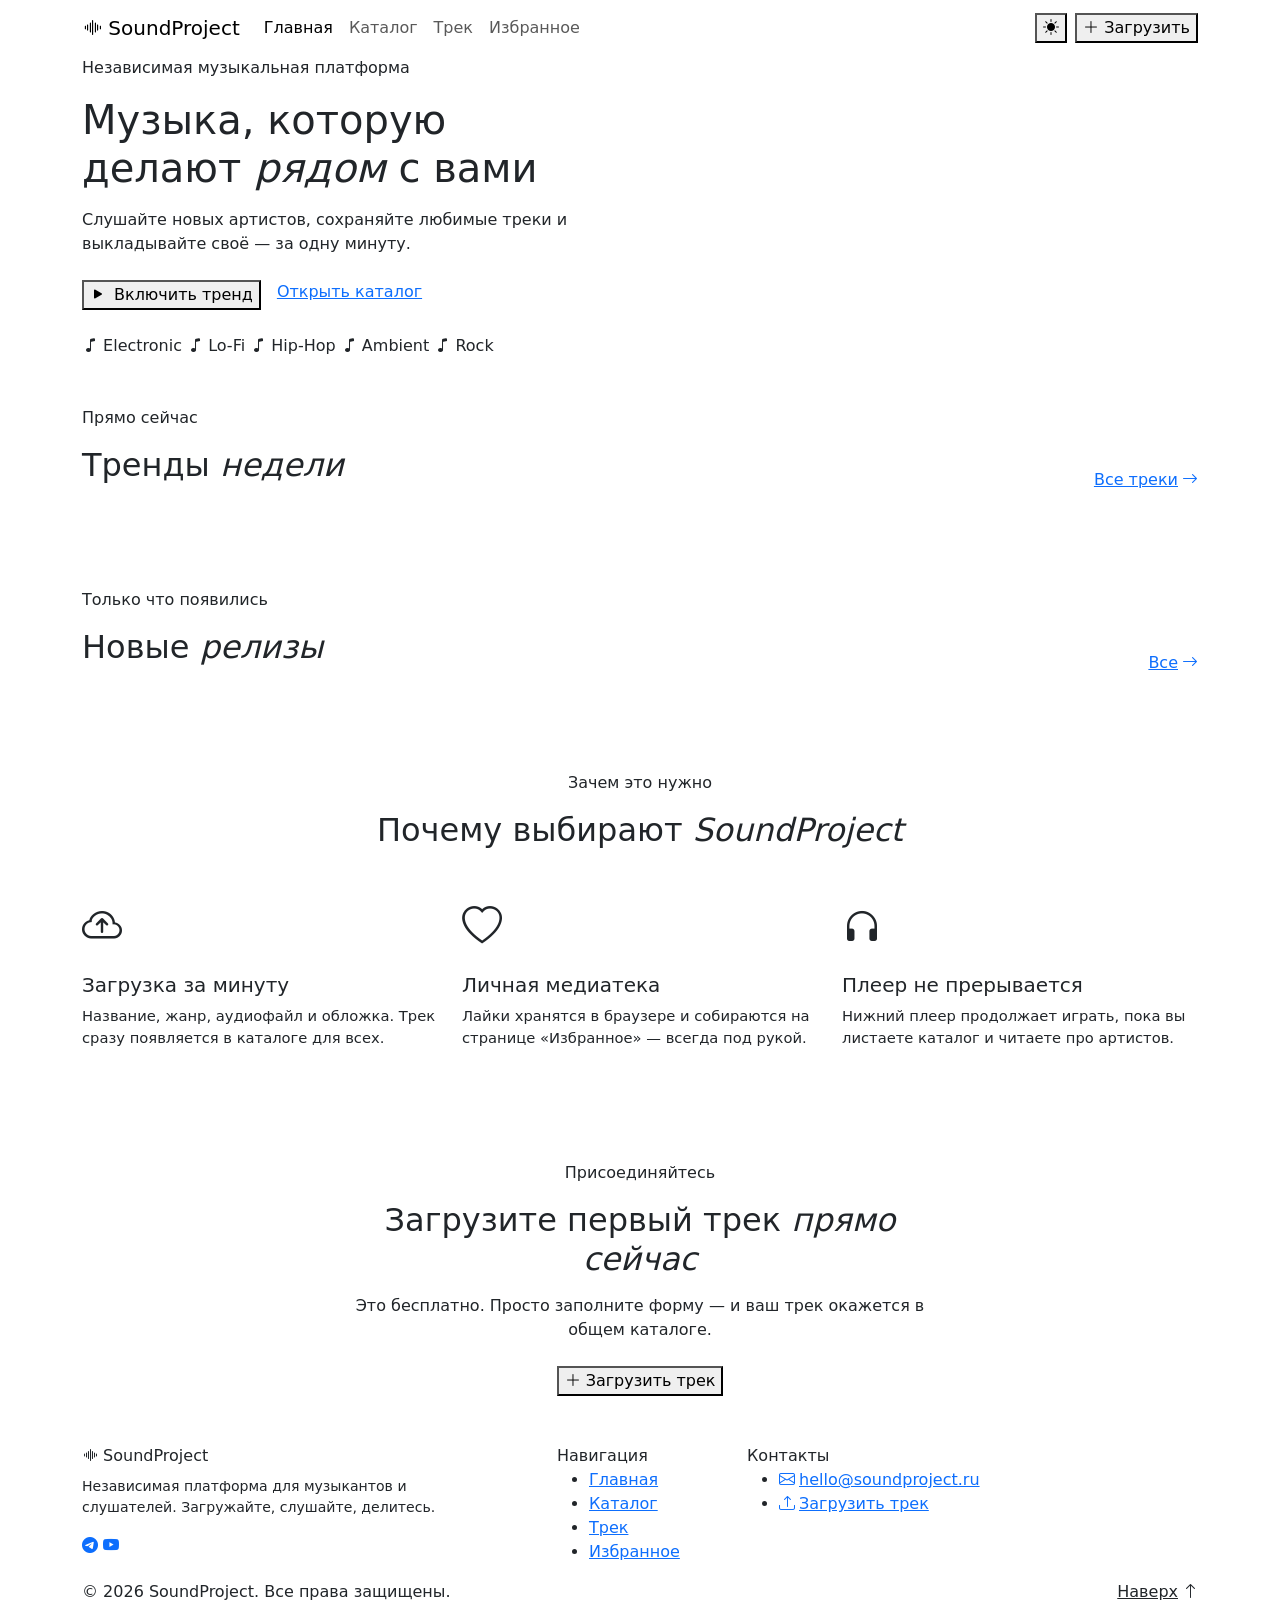
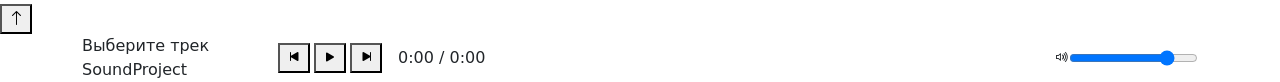
==== index.html @ d700e79b "Add files via upload" ====
<!DOCTYPE html>
<html lang="ru" data-theme="dark">
<head>
  <meta charset="UTF-8">
  <meta name="viewport" content="width=device-width, initial-scale=1">
  <title>SoundProject — музыка, которую делают рядом</title>
  <meta name="description" content="SoundProject — независимая музыкальная платформа.">
  <link rel="preconnect" href="https://fonts.googleapis.com">
  <link rel="preconnect" href="https://fonts.gstatic.com" crossorigin>
  <link href="https://fonts.googleapis.com/css2?family=Inter:wght@400;500;600;700;800&display=swap" rel="stylesheet">
  <link href="https://cdn.jsdelivr.net/npm/bootstrap@5.3.3/dist/css/bootstrap.min.css" rel="stylesheet">
  <link href="https://cdn.jsdelivr.net/npm/bootstrap-icons@1.11.3/font/bootstrap-icons.min.css" rel="stylesheet">
  <link href="css/custom.css" rel="stylesheet">
</head>
<body>

<!-- NAVBAR -->
<nav class="navbar navbar-expand-lg sticky-top" id="top" aria-label="Основная навигация">
  <div class="container">
    <a class="navbar-brand" href="index.html"><i class="bi bi-soundwave logo-icon"></i> SoundProject</a>
    <div class="d-flex align-items-center gap-2 d-lg-none">
      <button class="theme-toggle" aria-label="Сменить тему"><i class="bi bi-sun-fill"></i></button>
      <button class="navbar-toggler" type="button" data-bs-toggle="collapse" data-bs-target="#mainNav" aria-controls="mainNav" aria-expanded="false" aria-label="Открыть меню"><span class="navbar-toggler-icon"></span></button>
    </div>
    <div class="collapse navbar-collapse" id="mainNav">
      <ul class="navbar-nav me-auto mb-2 mb-lg-0">
        <li class="nav-item"><a class="nav-link active" aria-current="page" href="index.html">Главная</a></li>
        <li class="nav-item"><a class="nav-link" href="catalog.html">Каталог</a></li>
        <li class="nav-item"><a class="nav-link" href="product.html">Трек</a></li>
        <li class="nav-item"><a class="nav-link" href="order.html">Избранное</a></li>
      </ul>
      <div class="d-flex align-items-center gap-2">
        <button class="theme-toggle d-none d-lg-flex" aria-label="Сменить тему"><i class="bi bi-sun-fill"></i></button>
        <button class="btn-sp" type="button" data-bs-toggle="modal" data-bs-target="#uploadModal"><i class="bi bi-plus-lg"></i> Загрузить</button>
      </div>
    </div>
  </div>
</nav>

<!-- HERO -->
<header class="hero">
  <div class="container position-relative">
    <div class="row align-items-center g-5">
      <div class="col-12 col-lg-6">
        <p class="hero-eyebrow">Независимая музыкальная платформа</p>
        <h1>Музыка, которую делают <em>рядом</em> с вами</h1>
        <p class="sub mt-3 mb-4">Слушайте новых артистов, сохраняйте любимые треки и выкладывайте своё — за одну минуту.</p>
        <div class="d-flex flex-wrap gap-3 mb-4">
          <button class="btn-sp d-flex align-items-center gap-2" id="heroPlay">
            <i class="bi bi-play-fill"></i> Включить тренд
          </button>
          <a class="btn-ghost" href="catalog.html">Открыть каталог</a>
        </div>
        <div class="hero-tags">
          <span class="hero-tag"><i class="bi bi-music-note"></i> Electronic</span>
          <span class="hero-tag"><i class="bi bi-music-note"></i> Lo-Fi</span>
          <span class="hero-tag"><i class="bi bi-music-note"></i> Hip-Hop</span>
          <span class="hero-tag"><i class="bi bi-music-note"></i> Ambient</span>
          <span class="hero-tag"><i class="bi bi-music-note"></i> Rock</span>
        </div>
      </div>
      <div class="col-12 col-lg-6 d-flex justify-content-center">
        <div class="wave" id="wave" aria-hidden="true"></div>
      </div>
    </div>
  </div>
</header>

<main>
  <!-- ТРЕНДЫ -->
  <section class="py-5 reveal" aria-labelledby="trendTitle">
    <div class="container">
      <div class="d-flex justify-content-between align-items-end mb-4">
        <div>
          <p class="section-eyebrow">Прямо сейчас</p>
          <h2 class="section-title" id="trendTitle">Тренды <em>недели</em></h2>
        </div>
        <a href="catalog.html" class="btn-ghost d-flex align-items-center gap-1">Все треки <i class="bi bi-arrow-right"></i></a>
      </div>
      <div class="row g-4" id="trending"></div>
    </div>
  </section>

  <!-- НОВЫЕ РЕЛИЗЫ -->
  <section class="alt py-5 reveal" aria-labelledby="newTitle">
    <div class="container">
      <div class="d-flex justify-content-between align-items-end mb-4">
        <div>
          <p class="section-eyebrow">Только что появились</p>
          <h2 class="section-title" id="newTitle">Новые <em>релизы</em></h2>
        </div>
        <a href="catalog.html" class="btn-ghost d-flex align-items-center gap-1">Все <i class="bi bi-arrow-right"></i></a>
      </div>
      <div class="row g-4" id="releases"></div>
    </div>
  </section>

  <!-- ПРЕИМУЩЕСТВА -->
  <section class="py-5 reveal" aria-labelledby="perkTitle">
    <div class="container">
      <div class="text-center mb-5">
        <p class="section-eyebrow">Зачем это нужно</p>
        <h2 class="section-title" id="perkTitle">Почему выбирают <em>SoundProject</em></h2>
      </div>
      <div class="row g-4">
        <div class="col-12 col-md-4">
          <article class="author-bio h-100">
            <i class="bi bi-cloud-arrow-up fs-1 d-block mb-3" style="color:var(--sp-orange)"></i>
            <h3 class="h5">Загрузка за минуту</h3>
            <p style="color:var(--sp-muted);font-size:.92rem">Название, жанр, аудиофайл и обложка. Трек сразу появляется в каталоге для всех.</p>
          </article>
        </div>
        <div class="col-12 col-md-4">
          <article class="author-bio h-100">
            <i class="bi bi-heart fs-1 d-block mb-3" style="color:var(--sp-orange)"></i>
            <h3 class="h5">Личная медиатека</h3>
            <p style="color:var(--sp-muted);font-size:.92rem">Лайки хранятся в браузере и собираются на странице «Избранное» — всегда под рукой.</p>
          </article>
        </div>
        <div class="col-12 col-md-4">
          <article class="author-bio h-100">
            <i class="bi bi-headphones fs-1 d-block mb-3" style="color:var(--sp-orange)"></i>
            <h3 class="h5">Плеер не прерывается</h3>
            <p style="color:var(--sp-muted);font-size:.92rem">Нижний плеер продолжает играть, пока вы листаете каталог и читаете про артистов.</p>
          </article>
        </div>
      </div>
    </div>
  </section>

  <!-- CTA -->
  <section class="alt py-5 reveal">
    <div class="container text-center" style="max-width:600px">
      <p class="section-eyebrow">Присоединяйтесь</p>
      <h2 class="section-title mb-3">Загрузите первый трек <em>прямо сейчас</em></h2>
      <p style="color:var(--sp-muted)" class="mb-4">Это бесплатно. Просто заполните форму — и ваш трек окажется в общем каталоге.</p>
      <button class="btn-sp" data-bs-toggle="modal" data-bs-target="#uploadModal"><i class="bi bi-plus-lg"></i> Загрузить трек</button>
    </div>
  </section>
</main>

<!-- FOOTER -->
<footer>
  <div class="container">
    <div class="row g-4 mb-0">
      <div class="col-12 col-md-5">
        <div class="footer-brand mb-2"><i class="bi bi-soundwave logo-icon"></i> SoundProject</div>
        <p style="font-size:.88rem;max-width:28em">Независимая платформа для музыкантов и слушателей. Загружайте, слушайте, делитесь.</p>
        <div class="footer-socials mt-3">
          <a href="#" class="footer-social" aria-label="ВКонтакте"><i class="bi bi-vk"></i></a>
          <a href="#" class="footer-social" aria-label="Telegram"><i class="bi bi-telegram"></i></a>
          <a href="#" class="footer-social" aria-label="YouTube"><i class="bi bi-youtube"></i></a>
        </div>
      </div>
      <div class="col-6 col-md-2">
        <div class="footer-col-title">Навигация</div>
        <ul class="footer-links">
          <li><a href="index.html">Главная</a></li>
          <li><a href="catalog.html">Каталог</a></li>
          <li><a href="product.html">Трек</a></li>
          <li><a href="order.html">Избранное</a></li>
        </ul>
      </div>
      <div class="col-6 col-md-3">
        <div class="footer-col-title">Контакты</div>
        <ul class="footer-links">
          <li><a href="mailto:hello@soundproject.ru"><i class="bi bi-envelope me-1"></i>hello@soundproject.ru</a></li>
          <li><a href="#" data-bs-toggle="modal" data-bs-target="#uploadModal"><i class="bi bi-upload me-1"></i>Загрузить трек</a></li>
        </ul>
      </div>
    </div>
    <div class="footer-bottom d-flex flex-wrap justify-content-between gap-2">
      <span>© 2026 SoundProject. Все права защищены.</span>
      <a href="#top" class="d-flex align-items-center gap-1" style="color:var(--sp-muted)">Наверх <i class="bi bi-arrow-up"></i></a>
    </div>
  </div>
</footer>

<!-- SCROLL TO TOP -->
<button id="backTop" aria-label="Наверх"><i class="bi bi-arrow-up"></i></button>

<!-- MODAL UPLOAD -->
<div class="modal fade" id="uploadModal" tabindex="-1" aria-labelledby="uploadModalLabel" aria-hidden="true">
  <div class="modal-dialog modal-dialog-centered">
    <div class="modal-content">
      <form id="uploadForm" class="sp-form" novalidate>
        <div class="modal-header">
          <h2 class="modal-title h5" id="uploadModalLabel"><i class="bi bi-upload me-2" style="color:var(--sp-orange)"></i>Загрузить трек</h2>
          <button type="button" class="btn-close" data-bs-dismiss="modal" aria-label="Закрыть"></button>
        </div>
        <div class="modal-body">
          <div class="mb-3">
            <label for="upTitle" class="form-label">Название трека</label>
            <input type="text" class="form-control" id="upTitle" placeholder="Как называется трек?" required minlength="2">
            <div class="invalid-feedback">Введите название, минимум 2 символа.</div>
          </div>
          <div class="mb-3">
            <label for="upArtist" class="form-label">Артист</label>
            <input type="text" class="form-control" id="upArtist" placeholder="Имя или псевдоним" required>
            <div class="invalid-feedback">Укажите имя артиста.</div>
          </div>
          <div class="mb-3">
            <label for="upGenre" class="form-label">Жанр</label>
            <select class="form-select" id="upGenre" required>
              <option value="" selected disabled>Выберите жанр</option>
              <option>Electronic</option><option>Lo-Fi</option><option>Hip-Hop</option>
              <option>Pop</option><option>Rock</option><option>Ambient</option>
            </select>
            <div class="invalid-feedback">Выберите жанр.</div>
          </div>
          <div class="row g-3 mb-3">
            <div class="col-12 col-sm-6">
              <label for="upAudio" class="form-label">Аудиофайл</label>
              <input type="file" class="form-control" id="upAudio" accept="audio/*" required>
              <div class="invalid-feedback">Прикрепите аудиофайл.</div>
            </div>
            <div class="col-12 col-sm-6">
              <label for="upCover" class="form-label">Обложка <span style="color:var(--sp-muted)">(необязательно)</span></label>
              <input type="file" class="form-control" id="upCover" accept="image/*">
            </div>
          </div>
          <div class="form-check">
            <input class="form-check-input" type="checkbox" id="upRights" required>
            <label class="form-check-label" for="upRights" style="font-size:.88rem">Подтверждаю, что у меня есть права на этот трек</label>
            <div class="invalid-feedback">Необходимо подтвердить права.</div>
          </div>
        </div>
        <div class="modal-footer">
          <button type="button" class="btn-ghost" data-bs-dismiss="modal">Отмена</button>
          <button type="submit" class="btn-sp"><i class="bi bi-cloud-upload me-1"></i>Опубликовать</button>
        </div>
      </form>
    </div>
  </div>
</div>

<!-- TOAST -->
<div class="toast-container position-fixed top-0 end-0 p-3" style="z-index:1090">
  <div id="appToast" class="toast" role="status" aria-live="polite" aria-atomic="true">
    <div class="d-flex align-items-center gap-2 toast-body px-3 py-2">
      <i class="bi bi-check-circle" style="color:var(--sp-orange)"></i>
      <span class="toast-body flex-grow-1"></span>
    </div>
  </div>
</div>

<!-- GLOBAL PLAYER -->
<aside class="global-player" aria-label="Аудиоплеер">
  <div class="container h-100">
    <div class="d-flex align-items-center h-100 gap-3">
      <!-- Инфо -->
      <div style="min-width:0;flex:0 0 180px" class="d-none d-md-block">
        <div class="player-title text-truncate" id="playerTitle">Выберите трек</div>
        <div class="player-artist text-truncate" id="playerArtist">SoundProject</div>
      </div>
      <!-- Управление -->
      <div class="d-flex align-items-center gap-1">
        <button class="player-btn" id="pPrev" aria-label="Предыдущий"><i class="bi bi-skip-start-fill"></i></button>
        <button class="player-btn play-btn" id="pToggle" aria-label="Играть / Пауза"><i class="bi bi-play-fill"></i></button>
        <button class="player-btn" id="pNext" aria-label="Следующий"><i class="bi bi-skip-end-fill"></i></button>
      </div>
      <!-- Прогресс -->
      <div class="player-progress-wrap flex-grow-1">
        <span class="player-time d-none d-sm-inline" id="pTime">0:00 / 0:00</span>
        <div class="player-bar-track flex-grow-1" id="pBarTrack" role="progressbar" aria-label="Прогресс" aria-valuemin="0" aria-valuemax="100" aria-valuenow="0">
          <div class="player-bar-fill" id="pBarFill" style="width:0"></div>
        </div>
      </div>
      <!-- Громкость -->
      <div class="vol-wrap d-none d-lg-flex">
        <i class="bi bi-volume-up" style="color:var(--sp-muted);font-size:.9rem"></i>
        <input type="range" id="pVolume" min="0" max="100" value="80" aria-label="Громкость">
      </div>
    </div>
  </div>
</aside>

<script src="https://cdn.jsdelivr.net/npm/bootstrap@5.3.3/dist/js/bootstrap.bundle.min.js"></script>
<script src="js/app.js"></script>
<script>
document.addEventListener('sp:ready', () => {
  function draw(){
    const list = SP.allTracks();
    SP.renderCards('#trending',  list.slice(0,4),         'col-12 col-sm-6 col-lg-3');
    SP.renderCards('#releases',  list.slice(-4).reverse(),'col-12 col-sm-6 col-lg-3');
  }
  draw();
  document.addEventListener('tracks:changed', draw);
  document.getElementById('heroPlay').addEventListener('click', () => SP.playTrack(1));
});
</script>
</body>
</html>
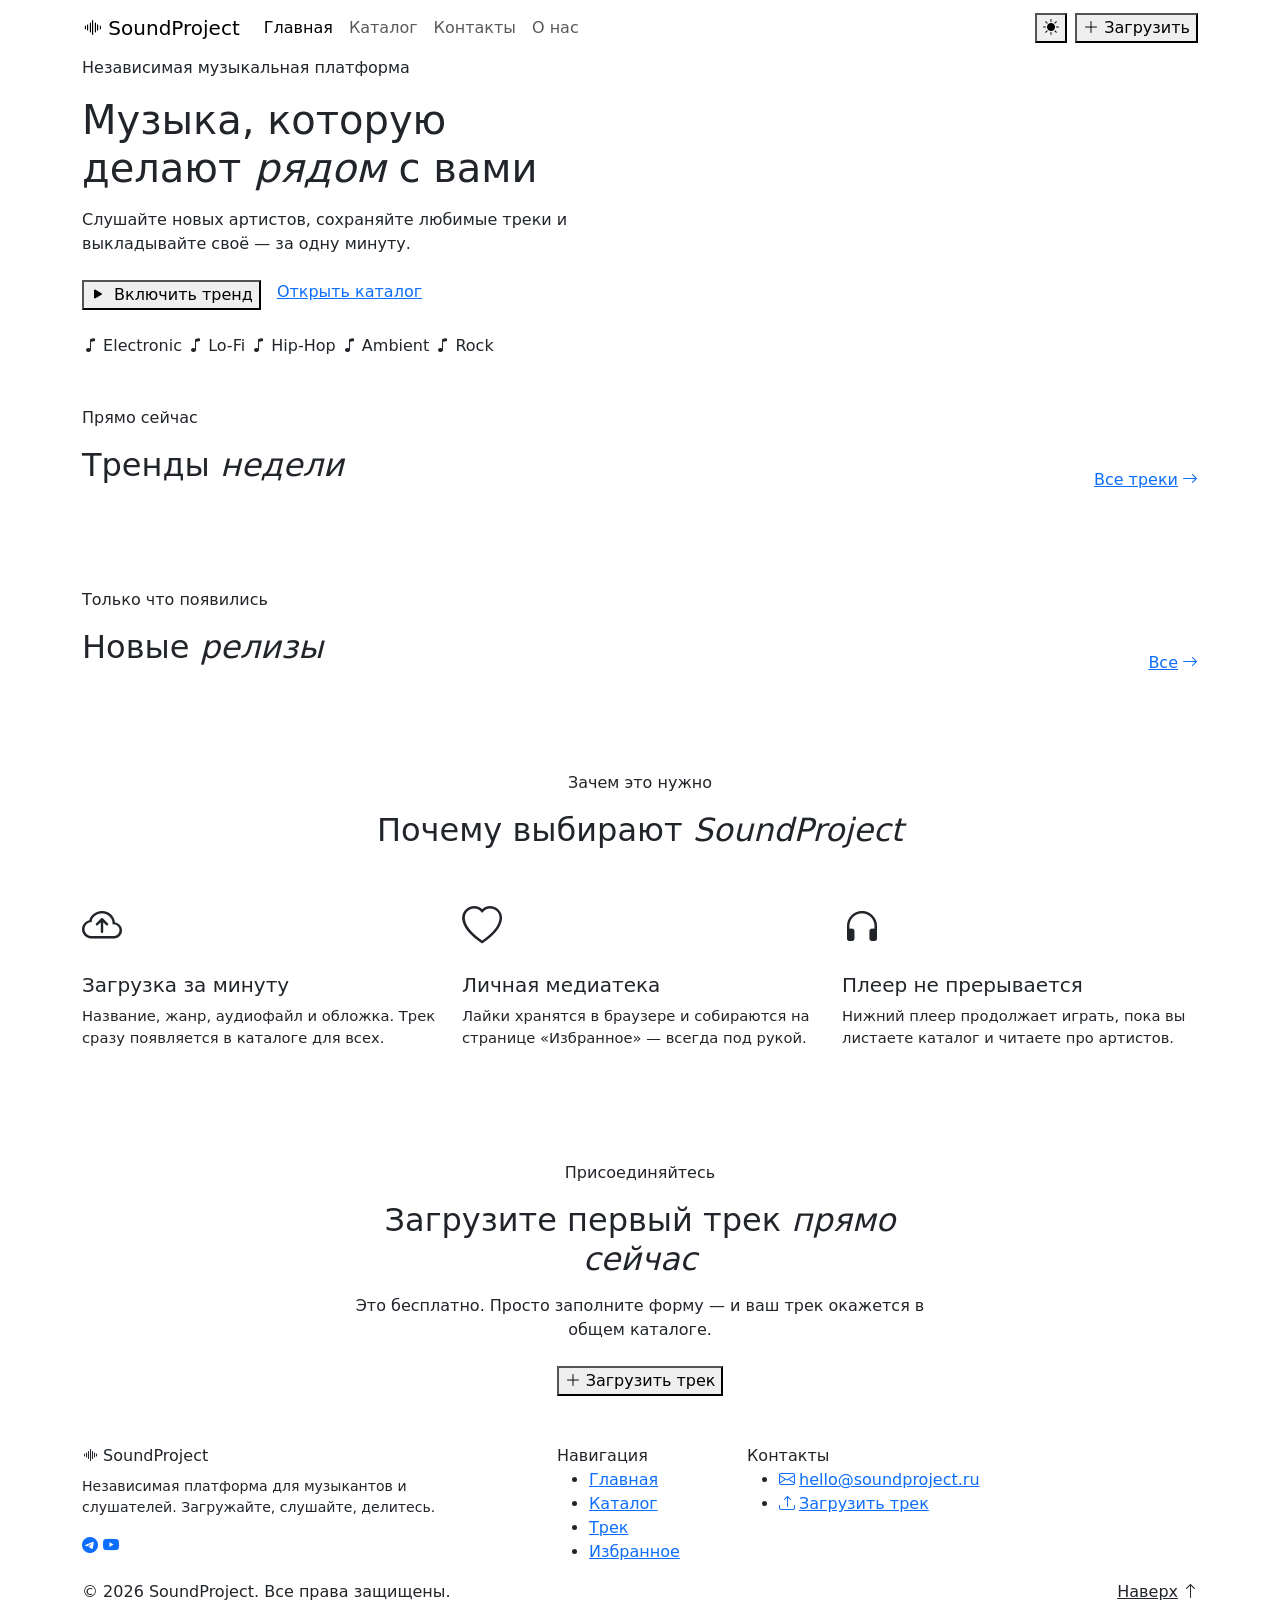
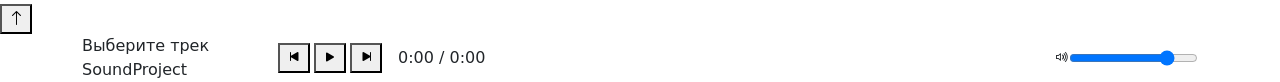
==== commit a709f2cd: "Update index.html" ====
--- a/index.html
+++ b/index.html
@@ -26,8 +26,8 @@
       <ul class="navbar-nav me-auto mb-2 mb-lg-0">
         <li class="nav-item"><a class="nav-link active" aria-current="page" href="index.html">Главная</a></li>
         <li class="nav-item"><a class="nav-link" href="catalog.html">Каталог</a></li>
-        <li class="nav-item"><a class="nav-link" href="product.html">Трек</a></li>
-        <li class="nav-item"><a class="nav-link" href="order.html">Избранное</a></li>
+        <li class="nav-item"><a class="nav-link" href="contacts.html">Контакты</a></li>
+        <li class="nav-item"><a class="nav-link" href="about.html">О нас</a></li>
       </ul>
       <div class="d-flex align-items-center gap-2">
         <button class="theme-toggle d-none d-lg-flex" aria-label="Сменить тему"><i class="bi bi-sun-fill"></i></button>
@@ -157,8 +157,8 @@
         <ul class="footer-links">
           <li><a href="index.html">Главная</a></li>
           <li><a href="catalog.html">Каталог</a></li>
-          <li><a href="product.html">Трек</a></li>
-          <li><a href="order.html">Избранное</a></li>
+          <li><a href="contacts.html">Трек</a></li>
+          <li><a href="about.html">Избранное</a></li>
         </ul>
       </div>
       <div class="col-6 col-md-3">
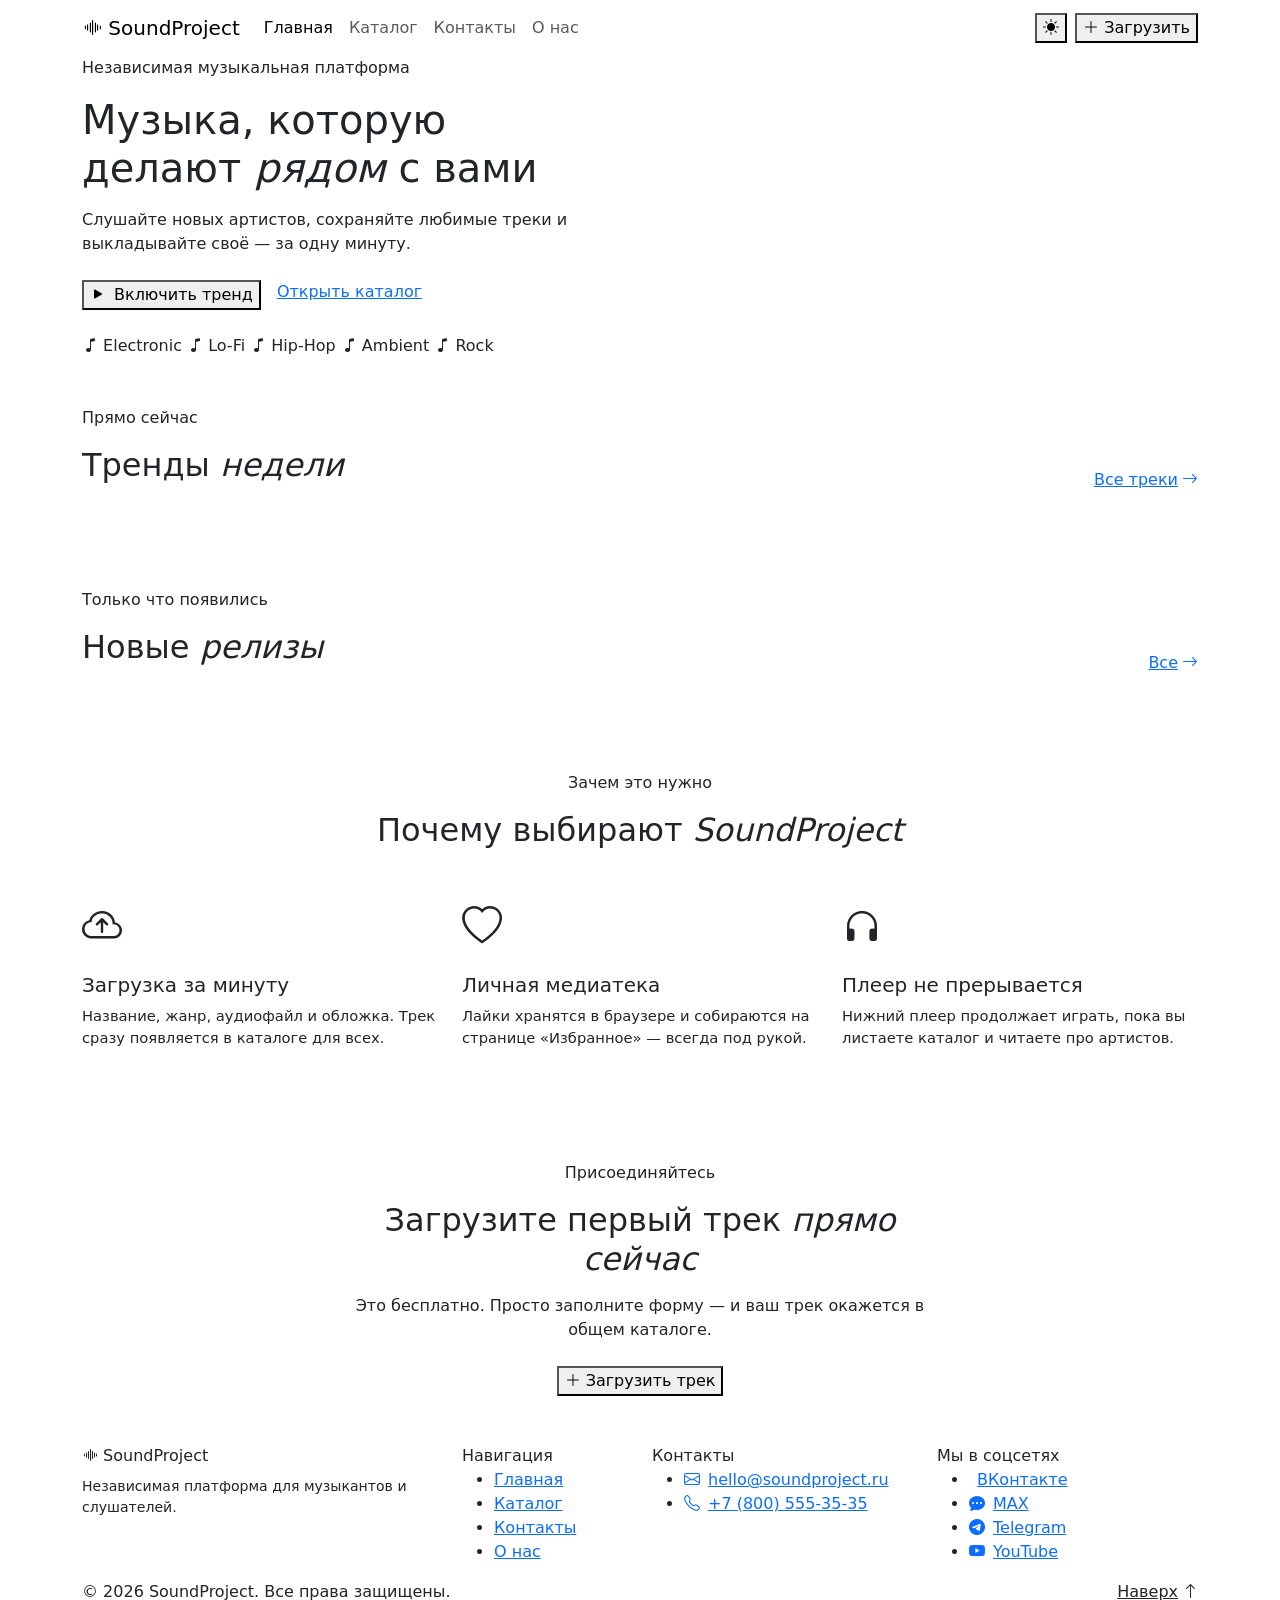
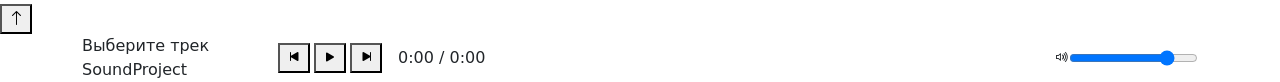
==== commit 27eb55be: "Update index.html" ====
--- a/index.html
+++ b/index.html
@@ -142,36 +142,40 @@
 <!-- FOOTER -->
 <footer>
   <div class="container">
-    <div class="row g-4 mb-0">
-      <div class="col-12 col-md-5">
+    <div class="row g-4">
+      <div class="col-12 col-md-4">
         <div class="footer-brand mb-2"><i class="bi bi-soundwave logo-icon"></i> SoundProject</div>
-        <p style="font-size:.88rem;max-width:28em">Независимая платформа для музыкантов и слушателей. Загружайте, слушайте, делитесь.</p>
-        <div class="footer-socials mt-3">
-          <a href="#" class="footer-social" aria-label="ВКонтакте"><i class="bi bi-vk"></i></a>
-          <a href="#" class="footer-social" aria-label="Telegram"><i class="bi bi-telegram"></i></a>
-          <a href="#" class="footer-social" aria-label="YouTube"><i class="bi bi-youtube"></i></a>
-        </div>
+        <p style="font-size:.88rem;max-width:28em">Независимая платформа для музыкантов и слушателей.</p>
       </div>
       <div class="col-6 col-md-2">
         <div class="footer-col-title">Навигация</div>
         <ul class="footer-links">
           <li><a href="index.html">Главная</a></li>
           <li><a href="catalog.html">Каталог</a></li>
-          <li><a href="contacts.html">Трек</a></li>
-          <li><a href="about.html">Избранное</a></li>
+          <li><a href="contacts.html">Контакты</a></li>
+          <li><a href="about.html">О нас</a></li>
         </ul>
       </div>
       <div class="col-6 col-md-3">
         <div class="footer-col-title">Контакты</div>
         <ul class="footer-links">
-          <li><a href="mailto:hello@soundproject.ru"><i class="bi bi-envelope me-1"></i>hello@soundproject.ru</a></li>
-          <li><a href="#" data-bs-toggle="modal" data-bs-target="#uploadModal"><i class="bi bi-upload me-1"></i>Загрузить трек</a></li>
+          <li><a href="mailto:hello@soundproject.ru"><i class="bi bi-envelope me-2" style="color:var(--sp-orange)"></i>hello@soundproject.ru</a></li>
+          <li><a href="tel:+78005553535"><i class="bi bi-telephone me-2" style="color:var(--sp-orange)"></i>+7 (800) 555-35-35</a></li>
+        </ul>
+      </div>
+      <div class="col-12 col-md-3">
+        <div class="footer-col-title">Мы в соцсетях</div>
+        <ul class="footer-links">
+          <li><a href="#"><i class="bi bi-vk me-2" style="color:var(--sp-orange)"></i>ВКонтакте</a></li>
+          <li><a href="#"><i class="bi bi-chat-dots-fill me-2" style="color:var(--sp-orange)"></i>MAX</a></li>
+          <li><a href="#"><i class="bi bi-telegram me-2" style="color:var(--sp-orange)"></i>Telegram</a></li>
+          <li><a href="#"><i class="bi bi-youtube me-2" style="color:var(--sp-orange)"></i>YouTube</a></li>
         </ul>
       </div>
     </div>
     <div class="footer-bottom d-flex flex-wrap justify-content-between gap-2">
       <span>© 2026 SoundProject. Все права защищены.</span>
-      <a href="#top" class="d-flex align-items-center gap-1" style="color:var(--sp-muted)">Наверх <i class="bi bi-arrow-up"></i></a>
+      <a href="#top" style="color:var(--sp-muted)" class="d-flex align-items-center gap-1">Наверх <i class="bi bi-arrow-up"></i></a>
     </div>
   </div>
 </footer>
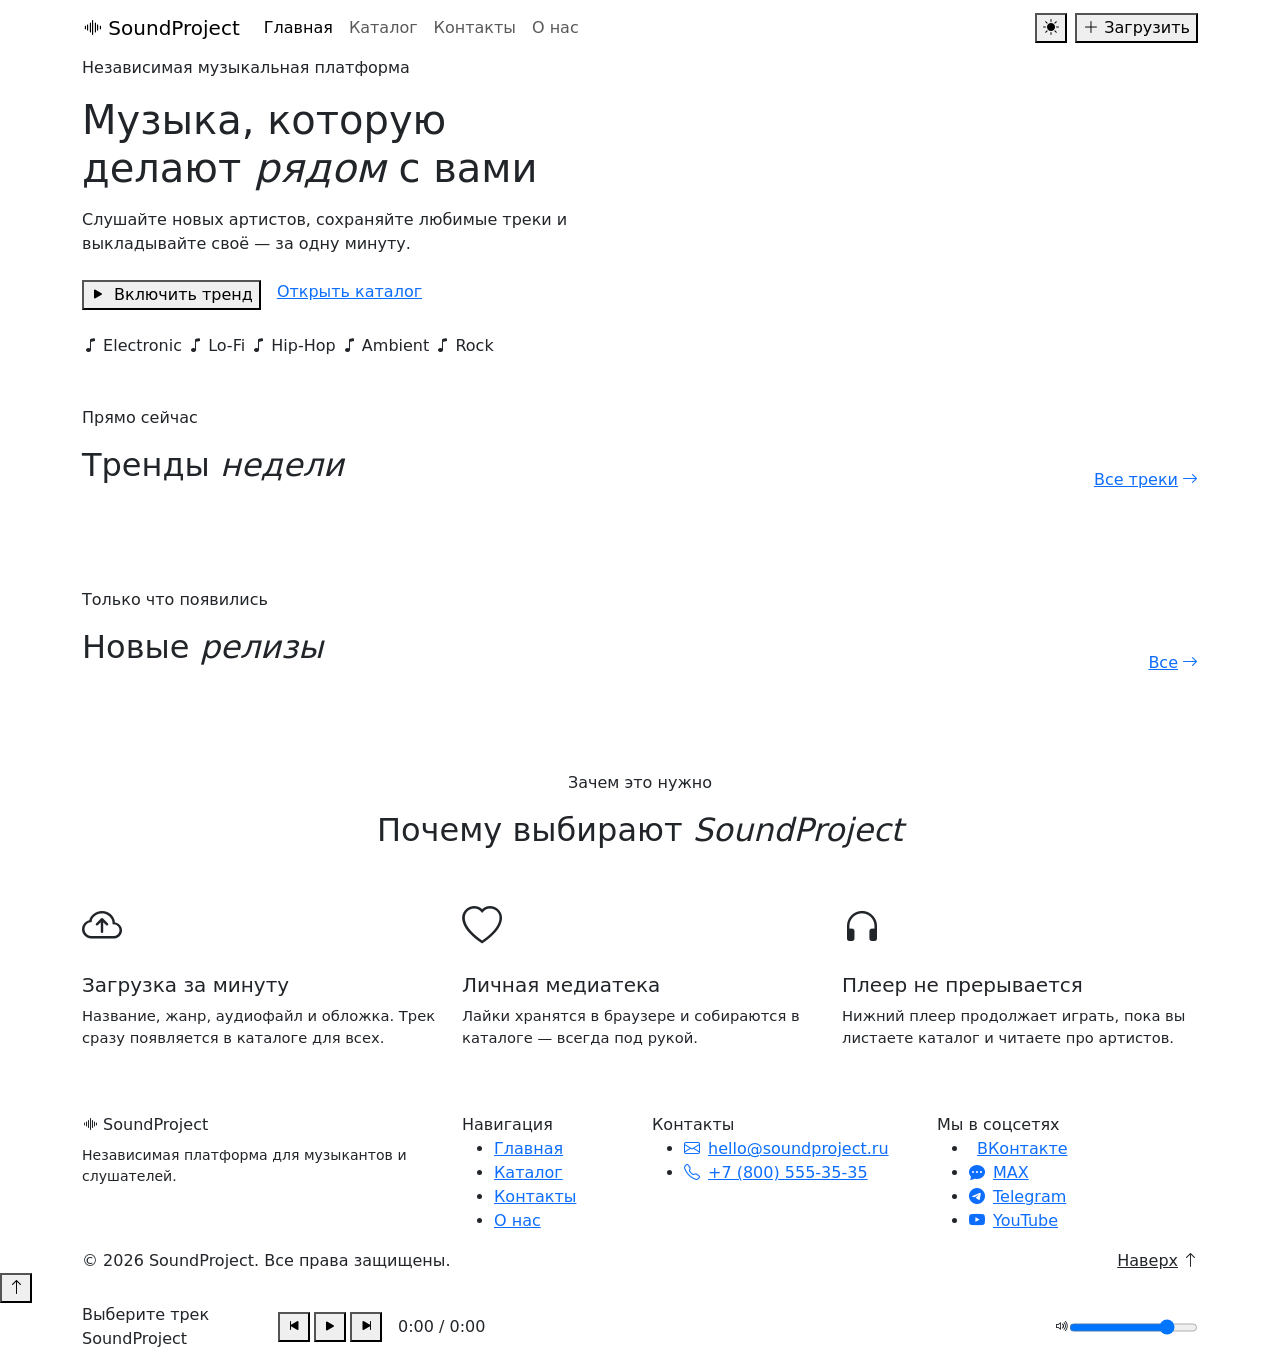
==== commit 8f33097c: "Update index.html" ====
--- a/index.html
+++ b/index.html
@@ -3,6 +3,12 @@
 <head>
   <meta charset="UTF-8">
   <meta name="viewport" content="width=device-width, initial-scale=1">
+  <script>
+    (function() {
+      const theme = localStorage.getItem('sp_theme') ? JSON.parse(localStorage.getItem('sp_theme')) : 'dark';
+      document.documentElement.setAttribute('data-theme', theme);
+    })();
+  </script>
   <title>SoundProject — музыка, которую делают рядом</title>
   <meta name="description" content="SoundProject — независимая музыкальная платформа.">
   <link rel="preconnect" href="https://fonts.googleapis.com">
@@ -19,7 +25,7 @@
   <div class="container">
     <a class="navbar-brand" href="index.html"><i class="bi bi-soundwave logo-icon"></i> SoundProject</a>
     <div class="d-flex align-items-center gap-2 d-lg-none">
-      <button class="theme-toggle" aria-label="Сменить тему"><i class="bi bi-sun-fill"></i></button>
+      <button class="theme-toggle" onclick="toggleThemeGlobal()" aria-label="Сменить тему"><i class="bi bi-sun-fill"></i></button>
       <button class="navbar-toggler" type="button" data-bs-toggle="collapse" data-bs-target="#mainNav" aria-controls="mainNav" aria-expanded="false" aria-label="Открыть меню"><span class="navbar-toggler-icon"></span></button>
     </div>
     <div class="collapse navbar-collapse" id="mainNav">
@@ -30,7 +36,7 @@
         <li class="nav-item"><a class="nav-link" href="about.html">О нас</a></li>
       </ul>
       <div class="d-flex align-items-center gap-2">
-        <button class="theme-toggle d-none d-lg-flex" aria-label="Сменить тему"><i class="bi bi-sun-fill"></i></button>
+        <button class="theme-toggle d-none d-lg-flex" onclick="toggleThemeGlobal()" aria-label="Сменить тему"><i class="bi bi-sun-fill"></i></button>
         <button class="btn-sp" type="button" data-bs-toggle="modal" data-bs-target="#uploadModal"><i class="bi bi-plus-lg"></i> Загрузить</button>
       </div>
     </div>
@@ -114,7 +120,7 @@
           <article class="author-bio h-100">
             <i class="bi bi-heart fs-1 d-block mb-3" style="color:var(--sp-orange)"></i>
             <h3 class="h5">Личная медиатека</h3>
-            <p style="color:var(--sp-muted);font-size:.92rem">Лайки хранятся в браузере и собираются на странице «Избранное» — всегда под рукой.</p>
+            <p style="color:var(--sp-muted);font-size:.92rem">Лайки хранятся в браузере и собираются в каталоге — всегда под рукой.</p>
           </article>
         </div>
         <div class="col-12 col-md-4">
@@ -125,16 +131,6 @@
           </article>
         </div>
       </div>
-    </div>
-  </section>
-
-  <!-- CTA -->
-  <section class="alt py-5 reveal">
-    <div class="container text-center" style="max-width:600px">
-      <p class="section-eyebrow">Присоединяйтесь</p>
-      <h2 class="section-title mb-3">Загрузите первый трек <em>прямо сейчас</em></h2>
-      <p style="color:var(--sp-muted)" class="mb-4">Это бесплатно. Просто заполните форму — и ваш трек окажется в общем каталоге.</p>
-      <button class="btn-sp" data-bs-toggle="modal" data-bs-target="#uploadModal"><i class="bi bi-plus-lg"></i> Загрузить трек</button>
     </div>
   </section>
 </main>
@@ -175,7 +171,7 @@
     </div>
     <div class="footer-bottom d-flex flex-wrap justify-content-between gap-2">
       <span>© 2026 SoundProject. Все права защищены.</span>
-      <a href="#top" style="color:var(--sp-muted)" class="d-flex align-items-center gap-1">Наверх <i class="bi bi-arrow-up"></i></a>
+      <a href="#top" class="d-flex align-items-center gap-1" style="color:var(--sp-muted)">Наверх <i class="bi bi-arrow-up"></i></a>
     </div>
   </div>
 </footer>
@@ -252,25 +248,21 @@
 <aside class="global-player" aria-label="Аудиоплеер">
   <div class="container h-100">
     <div class="d-flex align-items-center h-100 gap-3">
-      <!-- Инфо -->
       <div style="min-width:0;flex:0 0 180px" class="d-none d-md-block">
         <div class="player-title text-truncate" id="playerTitle">Выберите трек</div>
         <div class="player-artist text-truncate" id="playerArtist">SoundProject</div>
       </div>
-      <!-- Управление -->
       <div class="d-flex align-items-center gap-1">
         <button class="player-btn" id="pPrev" aria-label="Предыдущий"><i class="bi bi-skip-start-fill"></i></button>
         <button class="player-btn play-btn" id="pToggle" aria-label="Играть / Пауза"><i class="bi bi-play-fill"></i></button>
         <button class="player-btn" id="pNext" aria-label="Следующий"><i class="bi bi-skip-end-fill"></i></button>
       </div>
-      <!-- Прогресс -->
       <div class="player-progress-wrap flex-grow-1">
         <span class="player-time d-none d-sm-inline" id="pTime">0:00 / 0:00</span>
         <div class="player-bar-track flex-grow-1" id="pBarTrack" role="progressbar" aria-label="Прогресс" aria-valuemin="0" aria-valuemax="100" aria-valuenow="0">
           <div class="player-bar-fill" id="pBarFill" style="width:0"></div>
         </div>
       </div>
-      <!-- Громкость -->
       <div class="vol-wrap d-none d-lg-flex">
         <i class="bi bi-volume-up" style="color:var(--sp-muted);font-size:.9rem"></i>
         <input type="range" id="pVolume" min="0" max="100" value="80" aria-label="Громкость">
